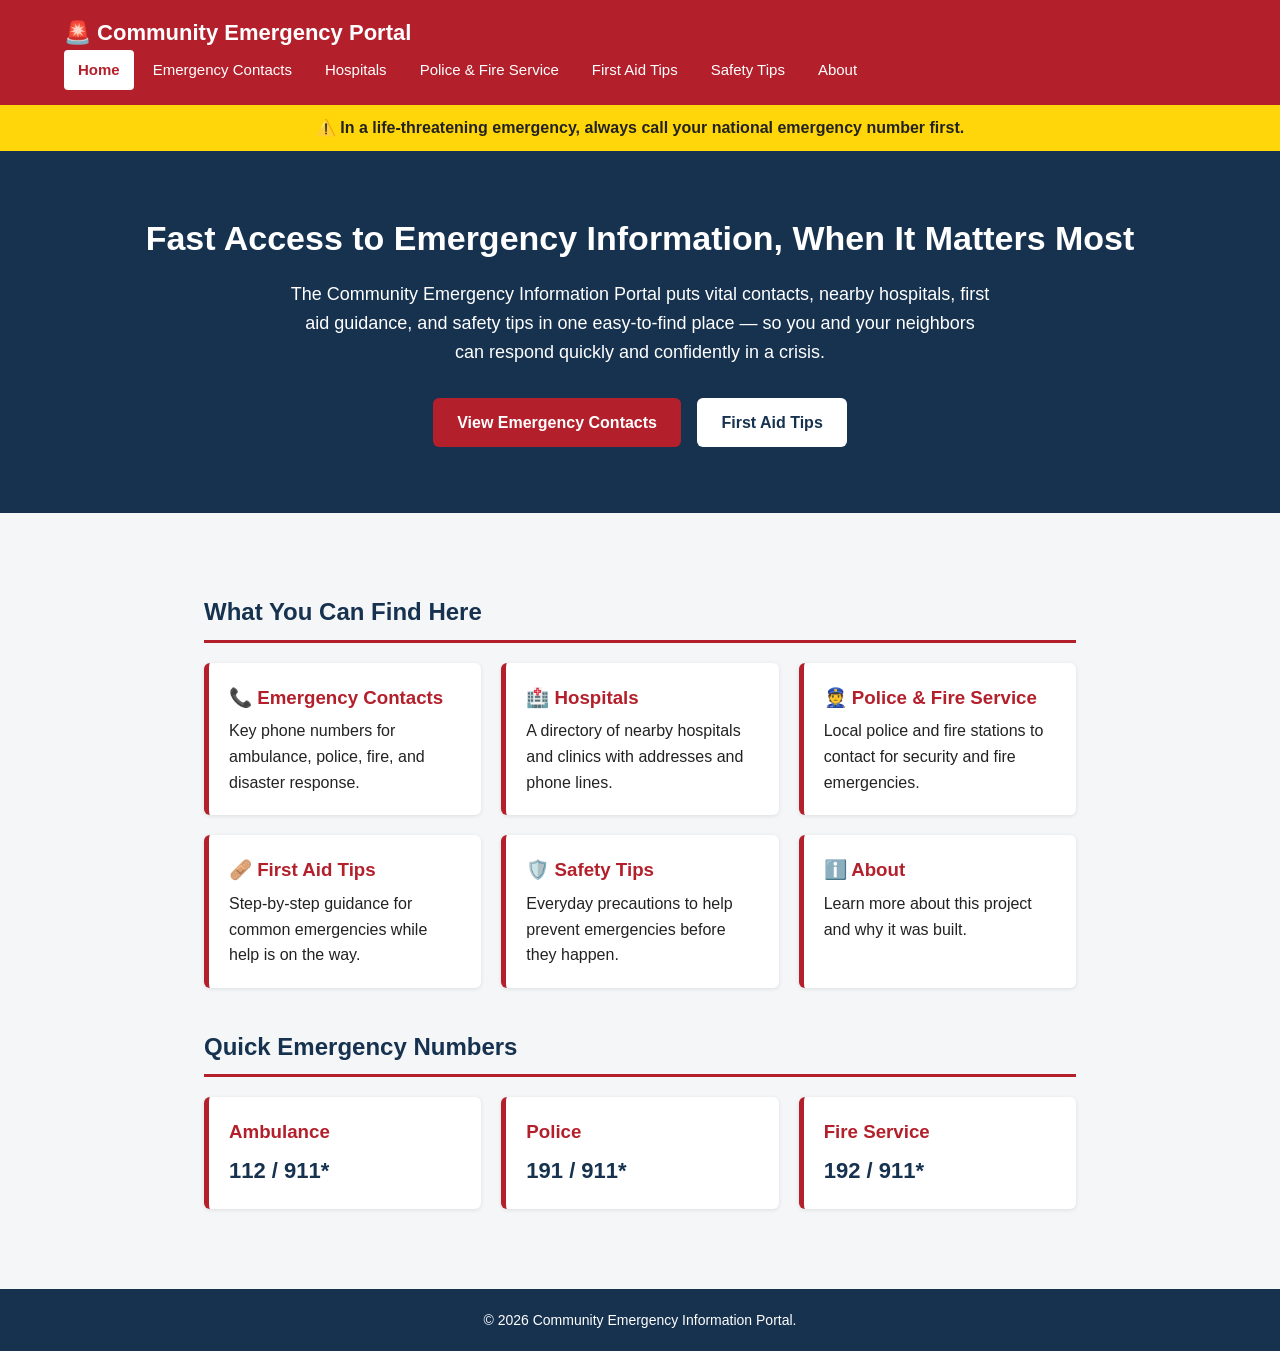
==== index.html @ 386971f3 "Add files via upload" ====
<!DOCTYPE html>
<html lang="en">
<head>
  <meta charset="UTF-8">
  <meta name="viewport" content="width=device-width, initial-scale=1.0">
  <title>Home | Community Emergency Information Portal</title>
  <link rel="stylesheet" href="style.css">
</head>
<body>

  <header>
    <div class="logo">🚨 Community Emergency Portal</div>
    <nav>
      <ul>
        <li><a href="index.html" class="active">Home</a></li>
        <li><a href="emergency-contacts.html">Emergency Contacts</a></li>
        <li><a href="hospitals.html">Hospitals</a></li>
        <li><a href="police-fire.html">Police &amp; Fire Service</a></li>
        <li><a href="first-aid.html">First Aid Tips</a></li>
        <li><a href="safety-tips.html">Safety Tips</a></li>
        <li><a href="about.html">About</a></li>
      </ul>
    </nav>
  </header>

  <div class="alert-banner">
    ⚠️ In a life-threatening emergency, always call your national emergency number first.
  </div>

  <section class="hero">
    <h1>Fast Access to Emergency Information, When It Matters Most</h1>
    <p>
      The Community Emergency Information Portal puts vital contacts, nearby hospitals,
      first aid guidance, and safety tips in one easy-to-find place — so you and your
      neighbors can respond quickly and confidently in a crisis.
    </p>
    <a href="emergency-contacts.html" class="btn">View Emergency Contacts</a>
    <a href="first-aid.html" class="btn secondary">First Aid Tips</a>
  </section>

  <main>
    <section>
      <h2>What You Can Find Here</h2>
      <div class="card-grid">
        <div class="card">
          <h3>📞 Emergency Contacts</h3>
          <p>Key phone numbers for ambulance, police, fire, and disaster response.</p>
        </div>
        <div class="card">
          <h3>🏥 Hospitals</h3>
          <p>A directory of nearby hospitals and clinics with addresses and phone lines.</p>
        </div>
        <div class="card">
          <h3>👮 Police &amp; Fire Service</h3>
          <p>Local police and fire stations to contact for security and fire emergencies.</p>
        </div>
        <div class="card">
          <h3>🩹 First Aid Tips</h3>
          <p>Step-by-step guidance for common emergencies while help is on the way.</p>
        </div>
        <div class="card">
          <h3>🛡️ Safety Tips</h3>
          <p>Everyday precautions to help prevent emergencies before they happen.</p>
        </div>
        <div class="card">
          <h3>ℹ️ About</h3>
          <p>Learn more about this project and why it was built.</p>
        </div>
      </div>
    </section>

    <section>
      <h2>Quick Emergency Numbers</h2>
      <div class="card-grid">
        <div class="card">
          <h3>Ambulance</h3>
          <p class="number">112 / 911*</p>
        </div>
        <div class="card">
          <h3>Police</h3>
          <p class="number">191 / 911*</p>
        </div>
        <div class="card">
          <h3>Fire Service</h3>
          <p class="number">192 / 911*</p>
        </div>
      </div>
      
    </section>
  </main>

  <footer>
    <p>&copy; 2026 Community Emergency Information Portal.</p>
  </footer>

</body>
</html>
---- style.css ----
/* ===== Community Emergency Information Portal ===== */
/* Basic, plain CSS — no frameworks, easy to read and explain */

* {
  margin: 0;
  padding: 0;
  box-sizing: border-box;
}

body {
  font-family: Arial, Helvetica, sans-serif;
  line-height: 1.6;
  color: #222;
  background-color: #f5f6f8;
}

a {
  text-decoration: none;
  color: inherit;
}

img {
  max-width: 100%;
}

/* ---------- Header & Navigation ---------- */
header {
  background-color: #b3202c; /* emergency red */
  color: #fff;
  padding: 15px 5%;
  display: flex;
  justify-content: space-between;
  align-items: center;
  flex-wrap: wrap;
}

header .logo {
  font-size: 22px;
  font-weight: bold;
  display: flex;
  align-items: center;
  gap: 8px;
}

nav ul {
  list-style: none;
  display: flex;
  flex-wrap: wrap;
  gap: 5px;
}

nav ul li a {
  display: block;
  padding: 8px 14px;
  border-radius: 4px;
  font-size: 15px;
}

nav ul li a:hover,
nav ul li a.active {
  background-color: #fff;
  color: #b3202c;
  font-weight: bold;
}

/* ---------- Hero Section (Home page) ---------- */
.hero {
  background-color: #16324f; /* deep emergency blue */
  color: #fff;
  text-align: center;
  padding: 60px 5%;
}

.hero h1 {
  font-size: 34px;
  margin-bottom: 15px;
}

.hero p {
  font-size: 18px;
  max-width: 700px;
  margin: 0 auto 25px auto;
}

.btn {
  display: inline-block;
  background-color: #b3202c;
  color: #fff;
  padding: 12px 24px;
  border-radius: 6px;
  font-weight: bold;
  margin: 6px;
}

.btn:hover {
  background-color: #8f1922;
}

.btn.secondary {
  background-color: #fff;
  color: #16324f;
}

.btn.secondary:hover {
  background-color: #e2e2e2;
}

/* ---------- Alert Banner ---------- */
.alert-banner {
  background-color: #ffd60a;
  color: #222;
  text-align: center;
  padding: 10px 5%;
  font-weight: bold;
}

/* ---------- Main content wrapper ---------- */
main {
  max-width: 1000px;
  margin: 0 auto;
  padding: 40px 5%;
}

section {
  margin-bottom: 40px;
}

h2 {
  color: #16324f;
  border-bottom: 3px solid #b3202c;
  padding-bottom: 8px;
  margin-bottom: 20px;
}

h3 {
  color: #b3202c;
  margin-bottom: 8px;
}

/* ---------- Cards (used on Home, Contacts, Hospitals etc.) ---------- */
.card-grid {
  display: grid;
  grid-template-columns: repeat(auto-fit, minmax(220px, 1fr));
  gap: 20px;
}

.card {
  background-color: #fff;
  border-left: 5px solid #b3202c;
  border-radius: 6px;
  padding: 20px;
  box-shadow: 0 1px 4px rgba(0, 0, 0, 0.1);
}

.card h3 {
  margin-bottom: 6px;
}

.card .number {
  font-size: 22px;
  font-weight: bold;
  color: #16324f;
}

/* ---------- Tables (Hospitals, Police & Fire) ---------- */
table {
  width: 100%;
  border-collapse: collapse;
  background-color: #fff;
  box-shadow: 0 1px 4px rgba(0, 0, 0, 0.1);
}

table caption {
  text-align: left;
  font-weight: bold;
  color: #16324f;
  margin-bottom: 8px;
}

th, td {
  border: 1px solid #ddd;
  padding: 12px;
  text-align: left;
}

th {
  background-color: #16324f;
  color: #fff;
}

tr:nth-child(even) {
  background-color: #f5f6f8;
}

/* ---------- Tips lists (First Aid, Safety Tips) ---------- */
.tip-box {
  background-color: #fff;
  border-radius: 6px;
  padding: 20px;
  margin-bottom: 20px;
  box-shadow: 0 1px 4px rgba(0, 0, 0, 0.1);
}

.tip-box ol,
.tip-box ul {
  margin-left: 20px;
  margin-top: 10px;
}

.tip-box li {
  margin-bottom: 6px;
}

.warning {
  background-color: #fff4e5;
  border-left: 5px solid #ff9800;
  padding: 15px;
  margin-top: 10px;
}

/* ---------- About page ---------- */
.about-grid {
  display: grid;
  grid-template-columns: 1fr 1fr;
  gap: 30px;
}

@media (max-width: 700px) {
  .about-grid {
    grid-template-columns: 1fr;
  }
  header {
    flex-direction: column;
    align-items: flex-start;
  }
}

/* ---------- Footer ---------- */
footer {
  background-color: #16324f;
  color: #fff;
  text-align: center;
  padding: 20px 5%;
  font-size: 14px;
}

footer a {
  color: #ffd60a;
}
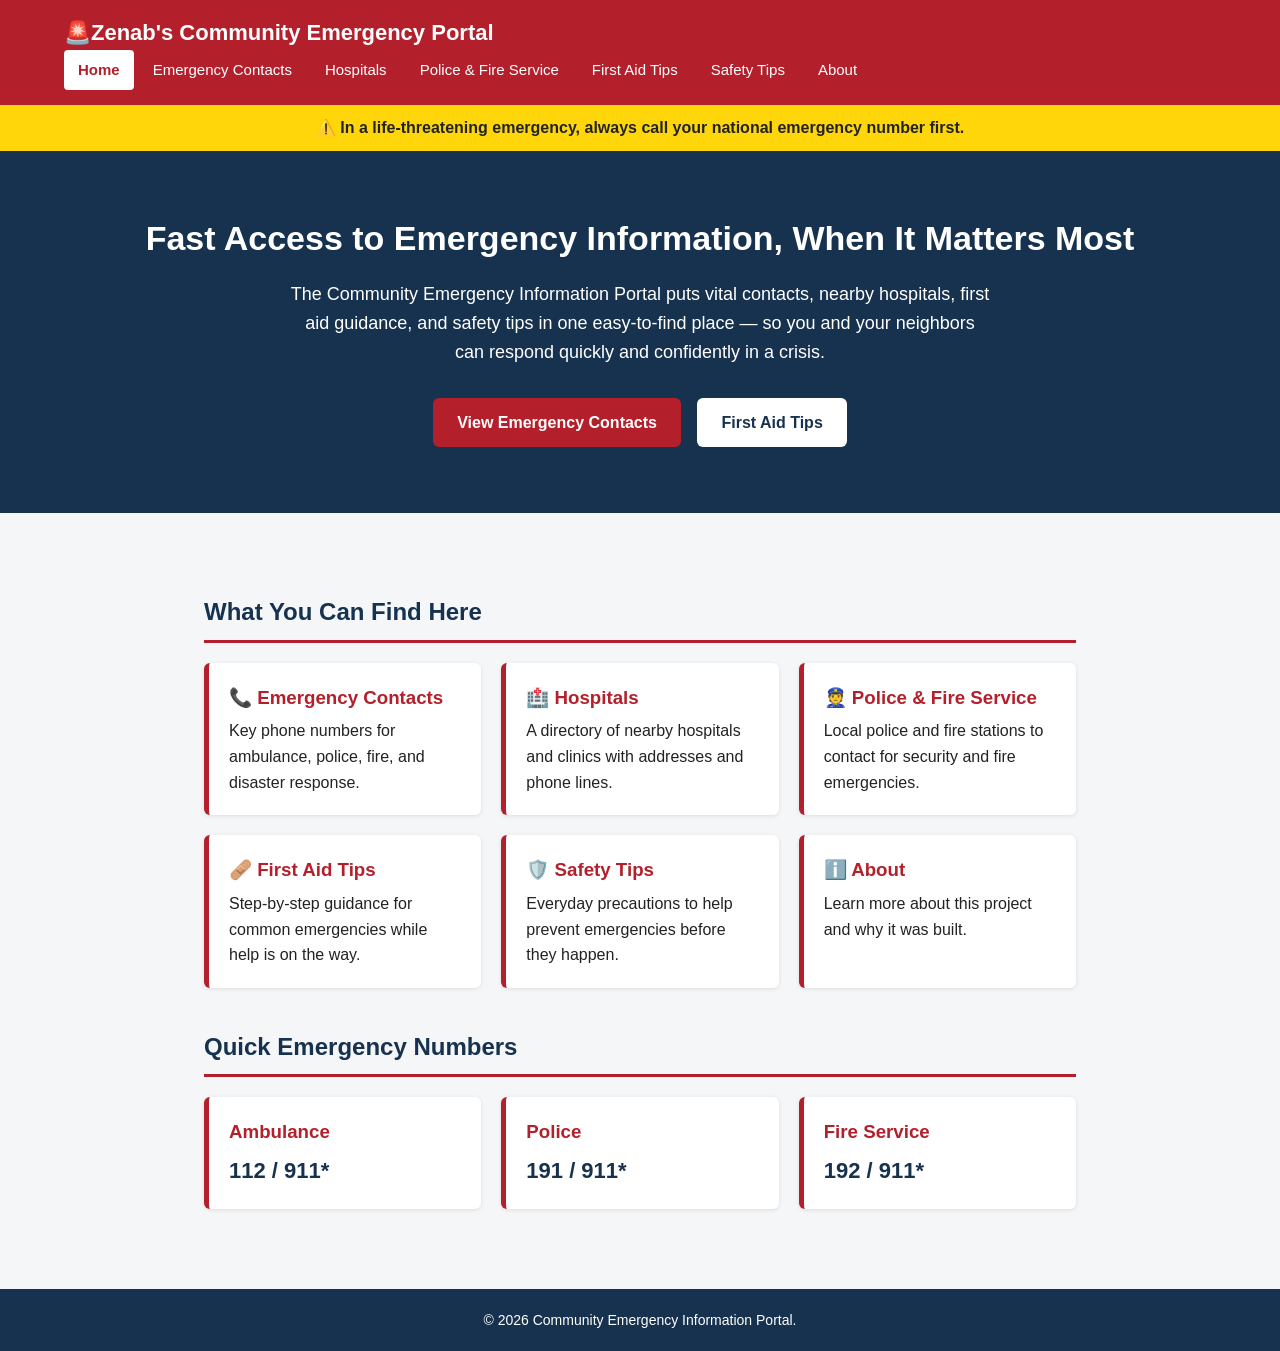
==== commit d4935c92: "Update index.html" ====
--- a/index.html
+++ b/index.html
@@ -3,13 +3,13 @@
 <head>
   <meta charset="UTF-8">
   <meta name="viewport" content="width=device-width, initial-scale=1.0">
-  <title>Home | Community Emergency Information Portal</title>
+  <title>Zenab's Home | Community Emergency Information Portal</title>
   <link rel="stylesheet" href="style.css">
 </head>
 <body>
 
   <header>
-    <div class="logo">🚨 Community Emergency Portal</div>
+    <div class="logo">🚨Zenab's Community Emergency Portal</div>
     <nav>
       <ul>
         <li><a href="index.html" class="active">Home</a></li>
